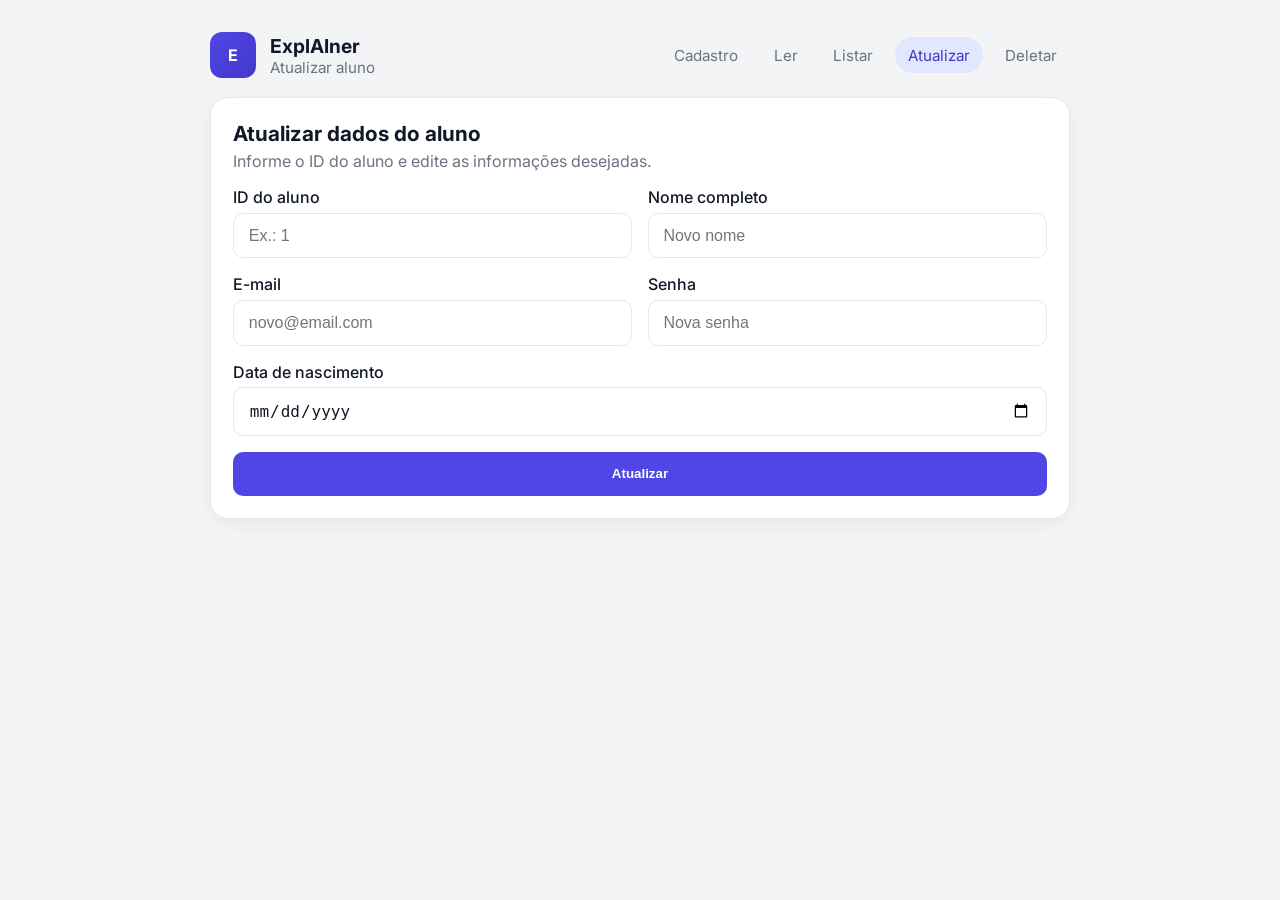
==== ExplAIner/frontend/atualizar.html @ 4319f04d "Add files via upload" ====
<!DOCTYPE html>
<html lang="pt-BR">

<head>
    <meta charset="UTF-8">
    <meta name="viewport" content="width=device-width, initial-scale=1.0">
    <title>ExplAIner | Atualizar</title>
    <link rel="preconnect" href="https://fonts.googleapis.com">
    <link rel="preconnect" href="https://fonts.gstatic.com" crossorigin>
    <link href="https://fonts.googleapis.com/css2?family=Inter:wght@400;500;600;700&display=swap" rel="stylesheet">
    <link rel="stylesheet" href="style.css">
</head>

<body>
    <div class="pagina">
        <header class="cabecalho">
            <div class="marca">
                <span class="logo">E</span>
                <div>
                    <h1>ExplAIner</h1>
                    <p>Atualizar aluno</p>
                </div>
            </div>

            <nav class="menu-navegacao">
                <a href="index.html" class="link-navegacao">Cadastro</a>
                <a href="ler.html" class="link-navegacao">Ler</a>
                <a href="listar.html" class="link-navegacao">Listar</a>
                <a href="atualizar.html" class="link-navegacao ativo">Atualizar</a>
                <a href="deletar.html" class="link-navegacao">Deletar</a>
            </nav>
        </header>

        <main class="conteudo">
    <section class="cartao">
        <div class="titulo-cartao">
            <h2>Atualizar dados do aluno</h2>
            <p>Informe o ID do aluno e edite as informações desejadas.</p>
        </div>

        <form class="grade-formulario" id="form-atualizar">
            <label class="campo">
                <span>ID do aluno</span>
                <input type="number" id="atualizar-id" placeholder="Ex.: 1" required>
            </label>

            <label class="campo">
                <span>Nome completo</span>
                <input type="text" name="nome" placeholder="Novo nome">
            </label>

            <label class="campo">
                <span>E-mail</span>
                <input type="email" name="email" placeholder="novo@email.com">
            </label>

            <label class="campo">
                <span>Senha</span>
                <input type="password" name="senha" placeholder="Nova senha">
            </label>

            <label class="campo campo-longo">
                <span>Data de nascimento</span>
                <input type="date" name="data_nascimento">
            </label>

            <button type="submit" id="btn-atualizar">Atualizar</button>
        </form>

        <div id="mensagem-atualizar" class="resultado" style="display: none; margin-top: 1.1rem;">
            <h3 id="atualizar-titulo"></h3>
            <p id="atualizar-corpo" class="texto-ajuda"></p>
        </div>
    </section>
</main>
</div>

<script src="atualizar.js">const API_URL = 'http://127.0.0.1:5000';

document.getElementById('form-atualizar').addEventListener('submit', async (e) => {
    e.preventDefault();

    const idAluno = document.getElementById('atualizar-id').value;
    const form = e.target;
    const msgContainer = document.getElementById('mensagem-atualizar');
    const txtTitulo = document.getElementById('atualizar-titulo');
    const txtCorpo = document.getElementById('atualizar-corpo');

    const formData = new FormData(form);
    const dados = {};

    if (formData.get('nome')) dados.nome = formData.get('nome');
    if (formData.get('email')) dados.email = formData.get('email');
    if (formData.get('senha')) dados.senha = formData.get('senha');
    if (formData.get('data_nascimento')) dados.data_nascimento = formData.get('data_nascimento');

    if (Object.keys(dados).length === 0) {
        msgContainer.style.display = 'block';
        txtTitulo.innerText = "⚠️ Atenção";
        txtTitulo.style.color = "#d97706";
        txtCorpo.innerText = "Por favor, altere pelo menos um campo para atualizar.";
        return;
    }

    try {
        const response = await fetch(`${API_URL}/alunos/${idAluno}`, {
            method: 'PUT',
            headers: { 'Content-Type': 'application/json' },
            body: JSON.stringify(dados)
        });

        const resultado = await response.json();
        msgContainer.style.display = 'block';

        if (response.ok) {
            txtTitulo.innerText = "🔄 Cadastro Atualizado!";
            txtTitulo.style.color = "#16a34a";
            txtCorpo.innerText = `Os dados do(a) aluno(a) ${resultado.nome} foram modificados com sucesso.`;
            form.reset();
        } else {
            txtTitulo.innerText = "⚠️ Erro na Atualização";
            txtTitulo.style.color = "#dc2626";
            txtCorpo.innerText = resultado.erro || "Não foi possível atualizar o aluno.";
        }
    } catch (error) {
        msgContainer.style.display = 'block';
        txtTitulo.innerText = "❌ Erro de Conexão";
        txtTitulo.style.color = "#dc2626";
        txtCorpo.innerText = "Erro ao conectar com o backend.";
    }
});</script>

</body>
</html>
---- ExplAIner/frontend/style.css ----
* {
    margin: 0;
    padding: 0;
    box-sizing: border-box;
}

:root {
    --primaria: #4f46e5;
    --primaria-escura: #4338ca;
    --fundo: #f3f4f6;
    --cartao: #ffffff;
    --texto: #111827;
    --texto-suave: #6b7280;
    --borda: #e5e7eb;
}

body {
    font-family: 'Inter', sans-serif;
    min-height: 100vh;
    background: var(--fundo);
    color: var(--texto);
}

.pagina {
    width: min(860px, 92vw);
    margin: 0 auto;
    padding: 2rem 0 3rem;
}

.cabecalho {
    margin-bottom: 1.2rem;
    display: flex;
    justify-content: space-between;
    align-items: center;
    gap: 1rem;
}

.marca {
    display: flex;
    align-items: center;
    gap: 0.9rem;
}

.logo {
    width: 46px;
    height: 46px;
    border-radius: 12px;
    display: grid;
    place-items: center;
    background: linear-gradient(135deg, var(--primaria), var(--primaria-escura));
    color: white;
    font-weight: 700;
}

.marca h1 {
    font-size: 1.2rem;
    color: var(--texto);
}

.marca p {
    color: var(--texto-suave);
    font-size: 0.95rem;
}

.menu-navegacao {
    display: flex;
    gap: 0.6rem;
    flex-wrap: wrap;
}

.link-navegacao {
    text-decoration: none;
    color: var(--texto-suave);
    padding: 0.55rem 0.8rem;
    border-radius: 999px;
    font-size: 0.95rem;
}

.link-navegacao.ativo,
.link-navegacao:hover {
    background: #e0e7ff;
    color: var(--primaria-escura);
}

.cartao {
    background: var(--cartao);
    border: 1px solid var(--borda);
    border-radius: 18px;
    padding: 1.4rem;
    box-shadow: 0 6px 18px rgba(17, 24, 39, 0.05);
}

.titulo-cartao {
    margin-bottom: 1rem;
}

.titulo-cartao h2 {
    font-size: 1.3rem;
    margin-bottom: 0.35rem;
}

.titulo-cartao p {
    color: var(--texto-suave);
}

.grade-formulario {
    display: grid;
    grid-template-columns: 1fr 1fr;
    gap: 1rem;
}

.campo {
    display: flex;
    flex-direction: column;
    gap: 0.35rem;
    font-weight: 500;
}

.campo span {
    color: var(--texto);
}

input {
    border: 1px solid var(--borda);
    border-radius: 10px;
    padding: 0.8rem 0.9rem;
    font-size: 1rem;
    background: #fff;
    color: var(--texto);
}

input:focus {
    outline: none;
    border-color: var(--primaria);
    box-shadow: 0 0 0 2px rgba(79, 70, 229, 0.12);
}

.campo-longo {
    grid-column: 1 / -1;
}

button {
    grid-column: 1 / -1;
    border: none;
    border-radius: 10px;
    padding: 0.9rem 1rem;
    background: var(--primaria);
    color: white;
    font-weight: 600;
    cursor: pointer;
}

button:hover {
    background: var(--primaria-escura);
}

.resultado {
    margin-top: 1.1rem;
    padding: 1rem;
    border-radius: 12px;
    background: #f9fafb;
    border: 1px solid var(--borda);
}

.resultado h3 {
    margin-bottom: 0.4rem;
}

.texto-ajuda {
    color: var(--texto-suave);
    line-height: 1.6;
}

@media (max-width: 700px) {
    .cabecalho {
        flex-direction: column;
        align-items: flex-start;
    }

    .grade-formulario {
        grid-template-columns: 1fr;
    }
}
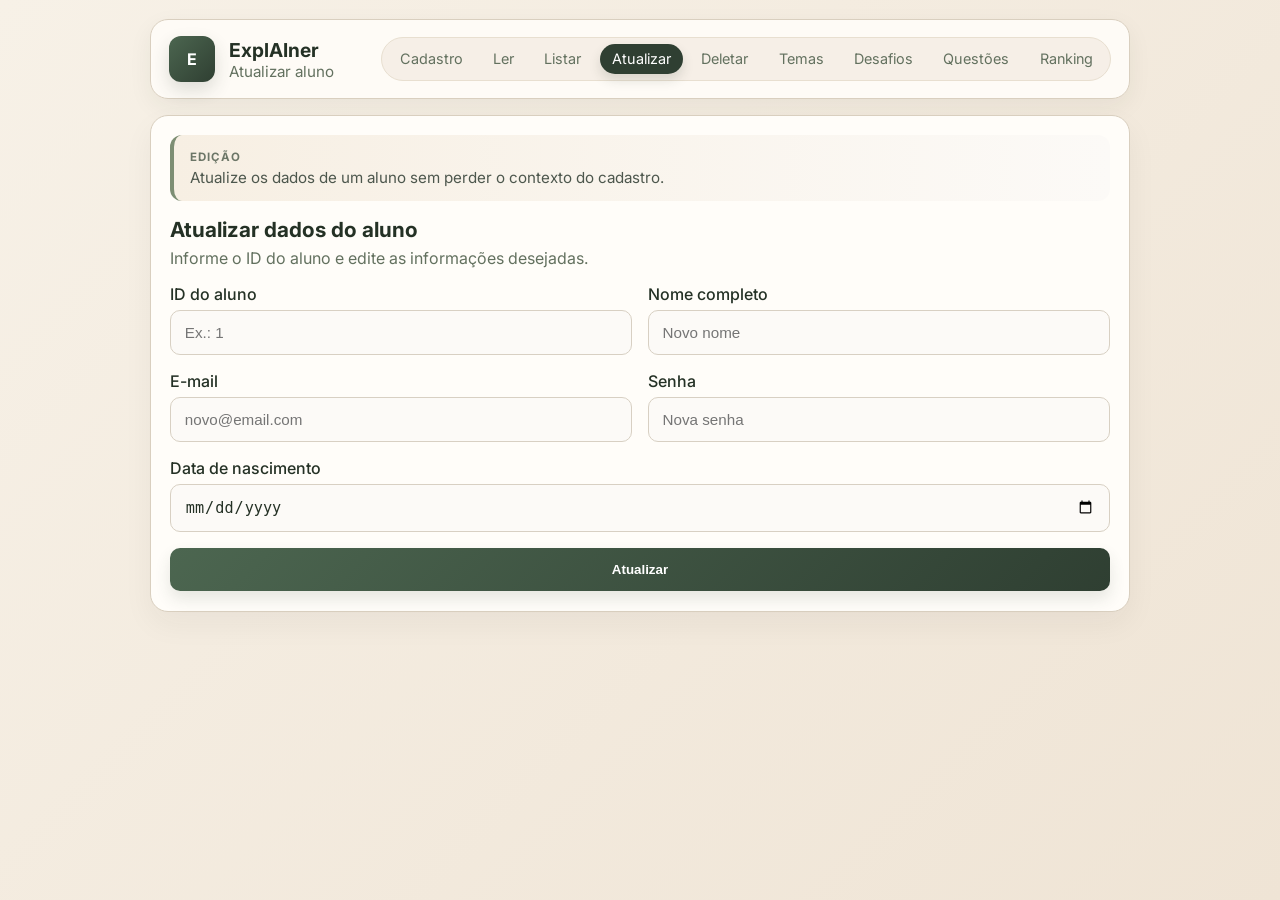
==== commit dd16a10c: "Add files via upload" ====
--- a/ExplAIner/frontend/atualizar.html
+++ b/ExplAIner/frontend/atualizar.html
@@ -28,11 +28,19 @@
                 <a href="listar.html" class="link-navegacao">Listar</a>
                 <a href="atualizar.html" class="link-navegacao ativo">Atualizar</a>
                 <a href="deletar.html" class="link-navegacao">Deletar</a>
+                <a href="temas.html" class="link-navegacao">Temas</a>
+                <a href="desafios.html" class="link-navegacao">Desafios</a>
+                <a href="questoes.html" class="link-navegacao">Questões</a>
+                <a href="ranking.html" class="link-navegacao">Ranking</a>
             </nav>
         </header>
 
         <main class="conteudo">
     <section class="cartao">
+        <div class="intro-bloco">
+            <p class="intro-kicker">Edição</p>
+            <p class="intro-text">Atualize os dados de um aluno sem perder o contexto do cadastro.</p>
+        </div>
         <div class="titulo-cartao">
             <h2>Atualizar dados do aluno</h2>
             <p>Informe o ID do aluno e edite as informações desejadas.</p>
@@ -75,60 +83,7 @@
 </main>
 </div>
 
-<script src="atualizar.js">const API_URL = 'http://127.0.0.1:5000';
-
-document.getElementById('form-atualizar').addEventListener('submit', async (e) => {
-    e.preventDefault();
-
-    const idAluno = document.getElementById('atualizar-id').value;
-    const form = e.target;
-    const msgContainer = document.getElementById('mensagem-atualizar');
-    const txtTitulo = document.getElementById('atualizar-titulo');
-    const txtCorpo = document.getElementById('atualizar-corpo');
-
-    const formData = new FormData(form);
-    const dados = {};
-
-    if (formData.get('nome')) dados.nome = formData.get('nome');
-    if (formData.get('email')) dados.email = formData.get('email');
-    if (formData.get('senha')) dados.senha = formData.get('senha');
-    if (formData.get('data_nascimento')) dados.data_nascimento = formData.get('data_nascimento');
-
-    if (Object.keys(dados).length === 0) {
-        msgContainer.style.display = 'block';
-        txtTitulo.innerText = "⚠️ Atenção";
-        txtTitulo.style.color = "#d97706";
-        txtCorpo.innerText = "Por favor, altere pelo menos um campo para atualizar.";
-        return;
-    }
-
-    try {
-        const response = await fetch(`${API_URL}/alunos/${idAluno}`, {
-            method: 'PUT',
-            headers: { 'Content-Type': 'application/json' },
-            body: JSON.stringify(dados)
-        });
-
-        const resultado = await response.json();
-        msgContainer.style.display = 'block';
-
-        if (response.ok) {
-            txtTitulo.innerText = "🔄 Cadastro Atualizado!";
-            txtTitulo.style.color = "#16a34a";
-            txtCorpo.innerText = `Os dados do(a) aluno(a) ${resultado.nome} foram modificados com sucesso.`;
-            form.reset();
-        } else {
-            txtTitulo.innerText = "⚠️ Erro na Atualização";
-            txtTitulo.style.color = "#dc2626";
-            txtCorpo.innerText = resultado.erro || "Não foi possível atualizar o aluno.";
-        }
-    } catch (error) {
-        msgContainer.style.display = 'block';
-        txtTitulo.innerText = "❌ Erro de Conexão";
-        txtTitulo.style.color = "#dc2626";
-        txtCorpo.innerText = "Erro ao conectar com o backend.";
-    }
-});</script>
+<script src="atualizar.js"></script>
 
 </body>
 </html>
--- a/ExplAIner/frontend/style.css
+++ b/ExplAIner/frontend/style.css
@@ -5,34 +5,42 @@
 }
 
 :root {
-    --primaria: #4f46e5;
-    --primaria-escura: #4338ca;
-    --fundo: #f3f4f6;
-    --cartao: #ffffff;
-    --texto: #111827;
-    --texto-suave: #6b7280;
-    --borda: #e5e7eb;
+    --primaria: #2f3f32;
+    --primaria-escura: #27362a;
+    --fundo: #f4efe8;
+    --fundo-escuro: #ebe0d2;
+    --cartao: #fffdf9;
+    --texto: #243125;
+    --texto-suave: #63715f;
+    --borda: #d9cfbf;
+    --verde: #4b7a4f;
+    --vermelho: #a54b3d;
 }
 
 body {
     font-family: 'Inter', sans-serif;
     min-height: 100vh;
-    background: var(--fundo);
+    background: linear-gradient(135deg, #f7f1e7 0%, #efe4d5 100%);
     color: var(--texto);
 }
 
 .pagina {
-    width: min(860px, 92vw);
+    width: min(980px, 95vw);
     margin: 0 auto;
-    padding: 2rem 0 3rem;
+    padding: 1.2rem 0 2rem;
 }
 
 .cabecalho {
-    margin-bottom: 1.2rem;
+    margin-bottom: 1rem;
     display: flex;
     justify-content: space-between;
     align-items: center;
     gap: 1rem;
+    padding: 1rem 1.1rem;
+    border: 1px solid var(--borda);
+    border-radius: 18px;
+    background: rgba(255, 253, 249, 0.9);
+    box-shadow: 0 8px 24px rgba(36, 49, 37, 0.06);
 }
 
 .marca {
@@ -47,9 +55,10 @@
     border-radius: 12px;
     display: grid;
     place-items: center;
-    background: linear-gradient(135deg, var(--primaria), var(--primaria-escura));
+    background: linear-gradient(135deg, #4c6650, #2f3f32);
     color: white;
     font-weight: 700;
+    box-shadow: 0 8px 18px rgba(47, 63, 50, 0.16);
 }
 
 .marca h1 {
@@ -64,30 +73,60 @@
 
 .menu-navegacao {
     display: flex;
-    gap: 0.6rem;
+    gap: 0.4rem;
     flex-wrap: wrap;
+    justify-content: flex-end;
+    padding: 0.35rem;
+    border: 1px solid #e8dfd0;
+    border-radius: 999px;
+    background: #f6efe7;
 }
 
 .link-navegacao {
     text-decoration: none;
     color: var(--texto-suave);
-    padding: 0.55rem 0.8rem;
+    padding: 0.5rem 0.75rem;
     border-radius: 999px;
-    font-size: 0.95rem;
+    font-size: 0.9rem;
+    transition: all 180ms ease;
+    line-height: 1;
 }
 
 .link-navegacao.ativo,
 .link-navegacao:hover {
-    background: #e0e7ff;
-    color: var(--primaria-escura);
+    background: var(--primaria);
+    color: white;
+    box-shadow: 0 6px 12px rgba(47, 63, 50, 0.15);
 }
 
 .cartao {
     background: var(--cartao);
     border: 1px solid var(--borda);
     border-radius: 18px;
-    padding: 1.4rem;
-    box-shadow: 0 6px 18px rgba(17, 24, 39, 0.05);
+    padding: 1.2rem;
+    box-shadow: 0 12px 30px rgba(36, 49, 37, 0.05);
+}
+
+.intro-bloco {
+    margin-bottom: 1rem;
+    padding: 0.9rem 1rem;
+    border-left: 4px solid #7d8e73;
+    border-radius: 12px;
+    background: linear-gradient(90deg, #f7efe3, #fcfaf7);
+}
+
+.intro-kicker {
+    font-size: 0.72rem;
+    font-weight: 700;
+    letter-spacing: 0.08em;
+    text-transform: uppercase;
+    color: #6c7667;
+    margin-bottom: 0.25rem;
+}
+
+.intro-text {
+    color: #4d574d;
+    font-size: 0.95rem;
 }
 
 .titulo-cartao {
@@ -112,7 +151,7 @@
 .campo {
     display: flex;
     flex-direction: column;
-    gap: 0.35rem;
+    gap: 0.4rem;
     font-weight: 500;
 }
 
@@ -121,18 +160,18 @@
 }
 
 input {
-    border: 1px solid var(--borda);
+    border: 1px solid #d8d0c3;
     border-radius: 10px;
-    padding: 0.8rem 0.9rem;
-    font-size: 1rem;
-    background: #fff;
+    padding: 0.8rem 0.85rem;
+    font-size: 0.95rem;
+    background: #fcfaf7;
     color: var(--texto);
 }
 
 input:focus {
     outline: none;
-    border-color: var(--primaria);
-    box-shadow: 0 0 0 2px rgba(79, 70, 229, 0.12);
+    border-color: #b1a88f;
+    box-shadow: none;
 }
 
 .campo-longo {
@@ -144,21 +183,24 @@
     border: none;
     border-radius: 10px;
     padding: 0.9rem 1rem;
-    background: var(--primaria);
+    background: linear-gradient(135deg, #4c6650, #2f3f32);
     color: white;
     font-weight: 600;
     cursor: pointer;
+    transition: transform 180ms ease, box-shadow 180ms ease;
+    box-shadow: 0 8px 16px rgba(47, 63, 50, 0.12);
 }
 
 button:hover {
-    background: var(--primaria-escura);
+    transform: translateY(-1px);
+    box-shadow: 0 10px 18px rgba(47, 63, 50, 0.16);
 }
 
 .resultado {
-    margin-top: 1.1rem;
-    padding: 1rem;
+    margin-top: 1rem;
+    padding: 0.95rem 1rem;
     border-radius: 12px;
-    background: #f9fafb;
+    background: #f8f3ea;
     border: 1px solid var(--borda);
 }
 
@@ -177,6 +219,12 @@
         align-items: flex-start;
     }
 
+    .menu-navegacao {
+        width: 100%;
+        border-radius: 14px;
+        justify-content: flex-start;
+    }
+
     .grade-formulario {
         grid-template-columns: 1fr;
     }
